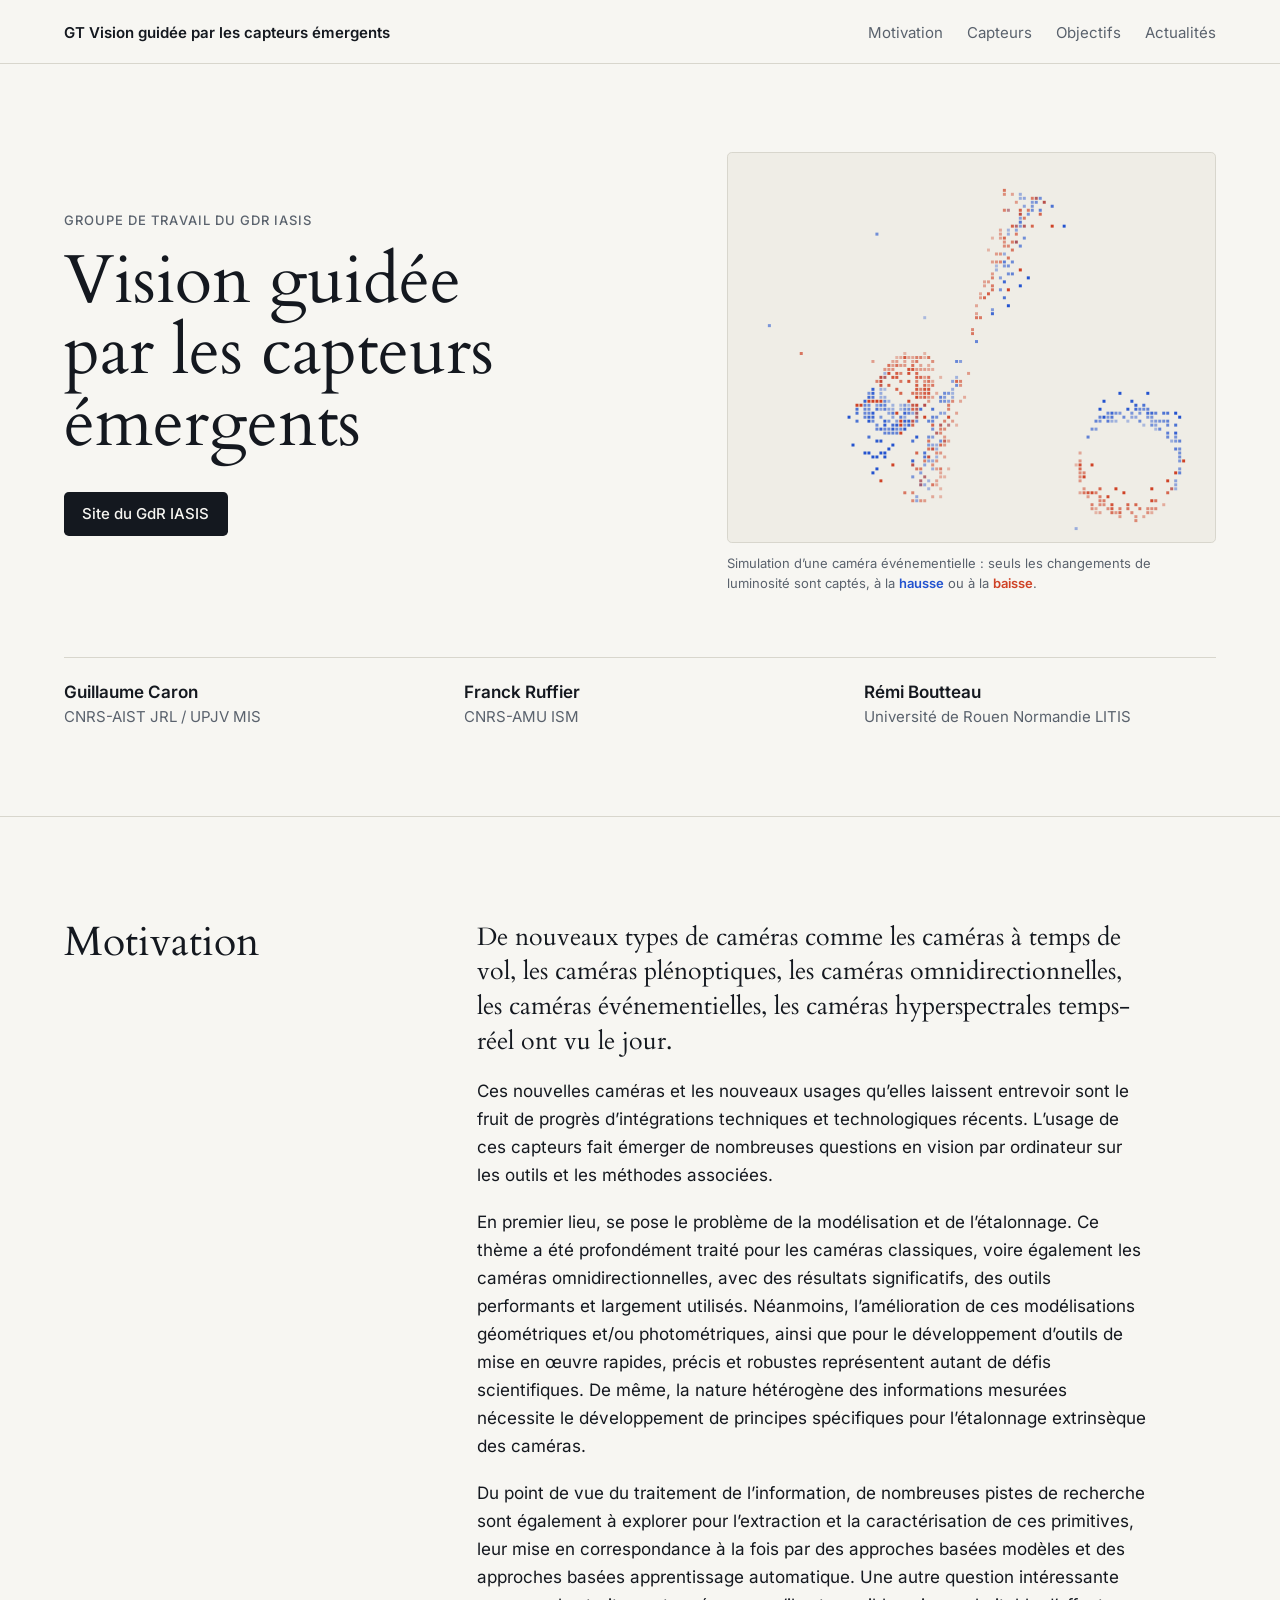
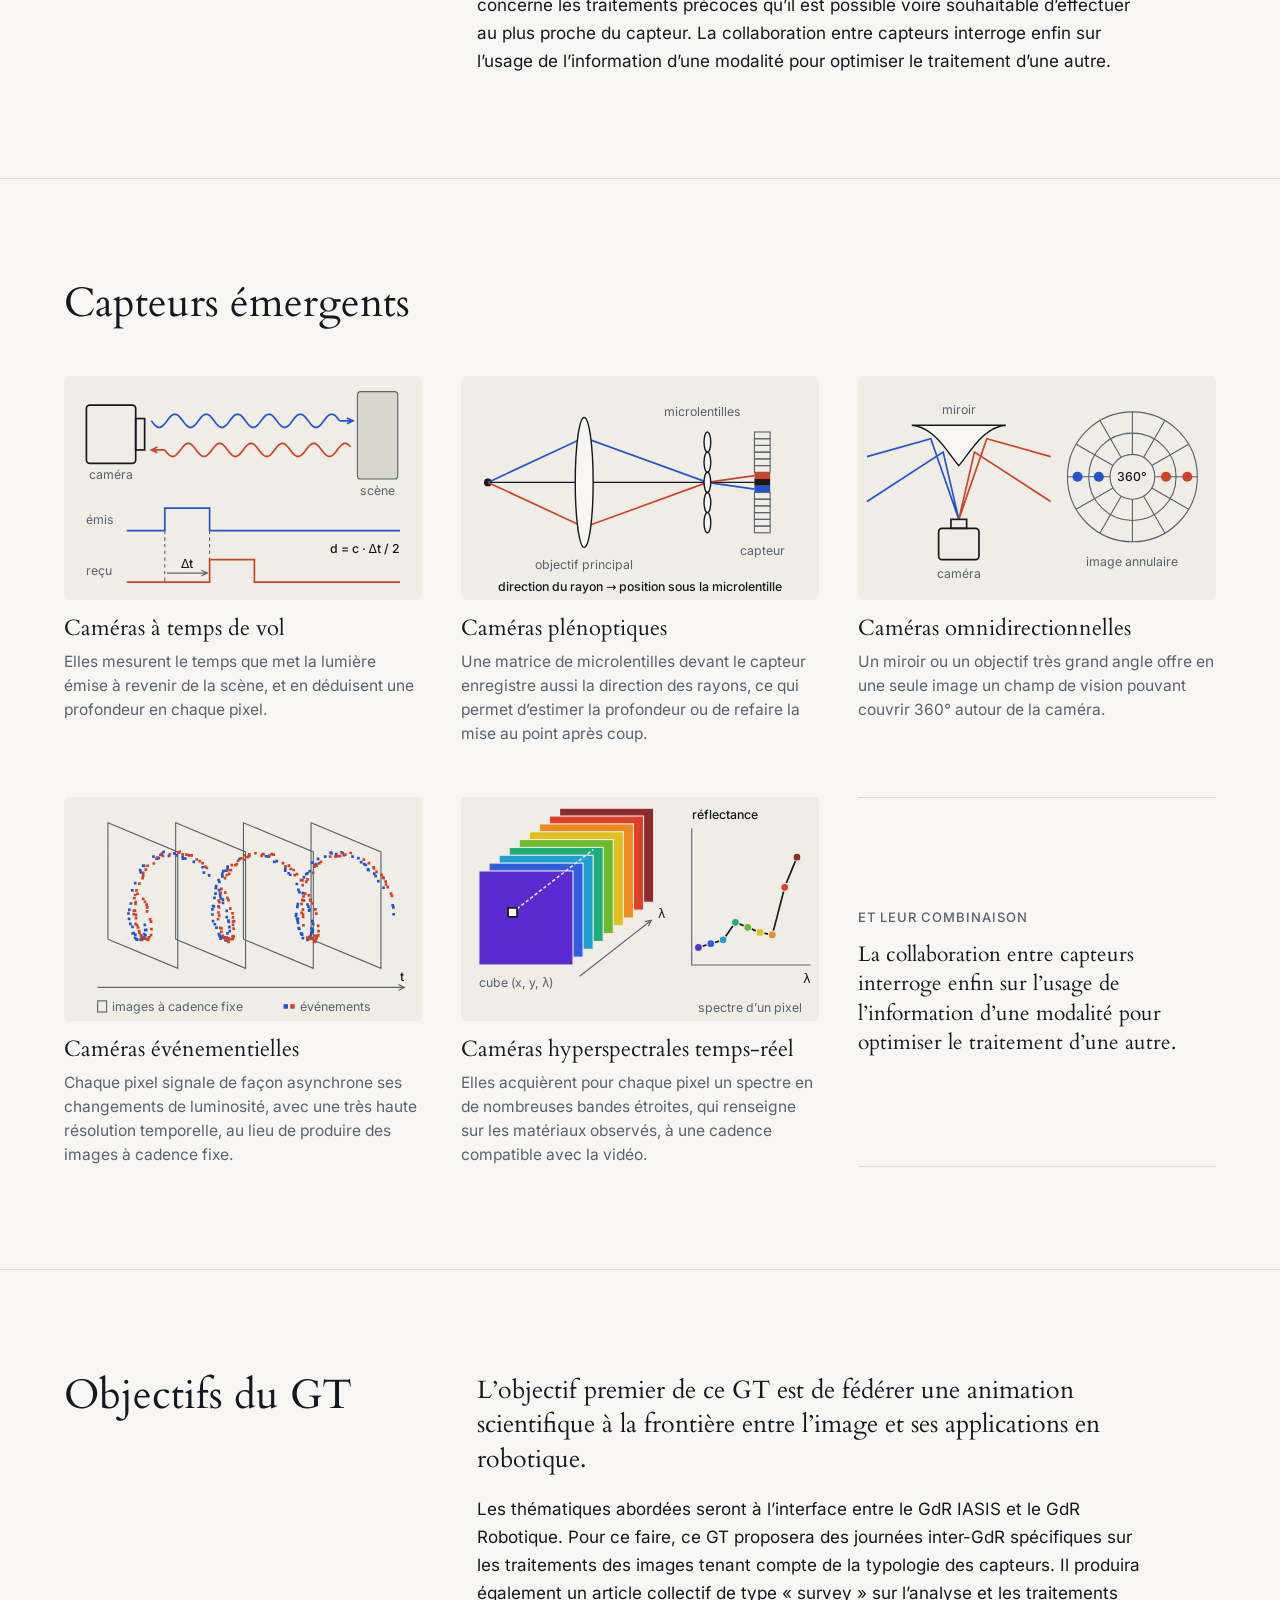
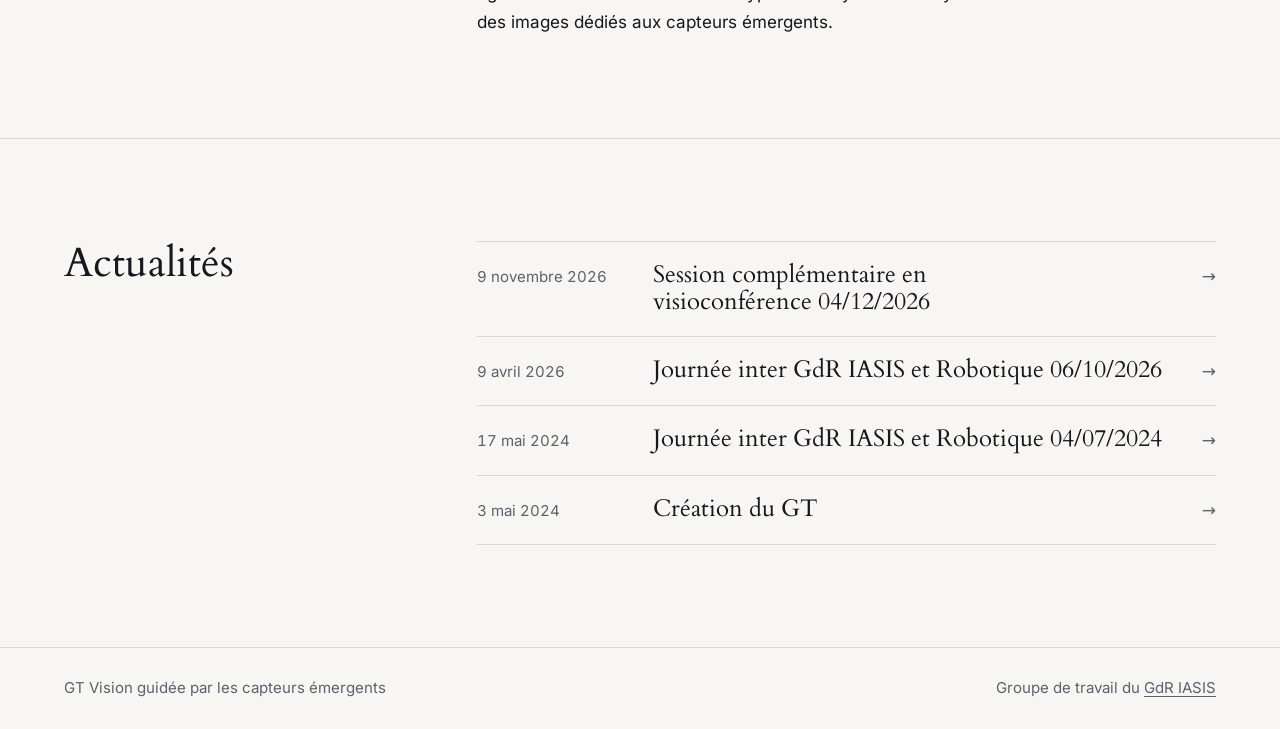
==== index.html @ 779e1ee4 "Initial commit" ====
<!doctype html>
<html lang="fr">
<head>
  <meta charset="utf-8">
  <meta name="viewport" content="width=device-width, initial-scale=1">
  <title>GT Vision guidée par les capteurs émergents – GdR IASIS</title>
  <meta name="description" content="Groupe de travail du GdR IASIS à la frontière entre l’image et la robotique : caméras événementielles, plénoptiques, omnidirectionnelles, hyperspectrales et à temps de vol.">
  <meta name="theme-color" content="#f7f6f2" media="(prefers-color-scheme: light)">
  <meta name="theme-color" content="#0f1217" media="(prefers-color-scheme: dark)">
  <link rel="icon" href="assets/favicon.svg" type="image/svg+xml">
  <link rel="preload" href="assets/fonts/inter-latin-variable.woff2" as="font" type="font/woff2" crossorigin>
  <link rel="preload" href="assets/fonts/cardo-latin-400.woff2" as="font" type="font/woff2" crossorigin>
  <link rel="stylesheet" href="assets/css/style.css">
  <script src="assets/js/event-view.js" defer></script>
</head>
<body>
  <a class="skip-link" href="#contenu">Aller au contenu</a>

  <header class="site-header">
    <div class="container">
      <a class="site-title" href="index.html" rel="home">GT Vision guidée par les capteurs émergents</a>
      <nav class="site-nav" aria-label="Navigation principale">
        <ul>
          <li><a href="index.html#motivation">Motivation</a></li>
          <li><a href="index.html#capteurs">Capteurs</a></li>
          <li><a href="index.html#objectifs">Objectifs</a></li>
          <li><a href="index.html#actualites">Actualités</a></li>
        </ul>
      </nav>
    </div>
  </header>

  <main id="contenu">
    <section class="hero">
      <div class="container">
        <div class="hero-grid">
          <div>
            <p class="label">Groupe de Travail du GdR IASIS</p>
            <h1>Vision guidée par les capteurs émergents</h1>
            <p class="hero-action"><a class="button" href="https://gdr-iasis.cnrs.fr/" target="_blank" rel="noopener">Site du GdR IASIS</a></p>
          </div>
          <figure class="event-view">
            <canvas id="event-canvas" aria-hidden="true"></canvas>
            <figcaption>Simulation d’une caméra événementielle : seuls les changements de luminosité sont captés, à la <span class="polarity-on">hausse</span> ou à la <span class="polarity-off">baisse</span>.</figcaption>
          </figure>
        </div>
        <ul class="people" aria-label="Responsables du groupe de travail">
          <li><strong>Guillaume Caron</strong><span>CNRS-AIST JRL / UPJV MIS</span></li>
          <li><strong>Franck Ruffier</strong><span>CNRS-AMU ISM</span></li>
          <li><strong>Rémi Boutteau</strong><span>Université de Rouen Normandie LITIS</span></li>
        </ul>
      </div>
    </section>

    <section class="section" id="motivation">
      <div class="container section-grid">
        <h2>Motivation</h2>
        <div class="prose">
          <p class="lead">De nouveaux types de caméras comme les caméras à temps de vol, les caméras plénoptiques, les caméras omnidirectionnelles, les caméras événementielles, les caméras hyperspectrales temps-réel ont vu le jour.</p>
          <p>Ces nouvelles caméras et les nouveaux usages qu’elles laissent entrevoir sont le fruit de progrès d’intégrations techniques et technologiques récents. L’usage de ces capteurs fait émerger de nombreuses questions en vision par ordinateur sur les outils et les méthodes associées.</p>
          <p>En premier lieu, se pose le problème de la modélisation et de l’étalonnage. Ce thème a été profondément traité pour les caméras classiques, voire également les caméras omnidirectionnelles, avec des résultats significatifs, des outils performants et largement utilisés. Néanmoins, l’amélioration de ces modélisations géométriques et/ou photométriques, ainsi que pour le développement d’outils de mise en œuvre rapides, précis et robustes représentent autant de défis scientifiques. De même, la nature hétérogène des informations mesurées nécessite le développement de principes spécifiques pour l’étalonnage extrinsèque des caméras.</p>
          <p>Du point de vue du traitement de l’information, de nombreuses pistes de recherche sont également à explorer pour l’extraction et la caractérisation de ces primitives, leur mise en correspondance à la fois par des approches basées modèles et des approches basées apprentissage automatique. Une autre question intéressante concerne les traitements précoces qu’il est possible voire souhaitable d’effectuer au plus proche du capteur. La collaboration entre capteurs interroge enfin sur l’usage de l’information d’une modalité pour optimiser le traitement d’une autre.</p>
        </div>
      </div>
    </section>

    <section class="section" id="capteurs">
      <div class="container">
        <h2>Capteurs émergents</h2>
        <ul class="sensor-grid">
          <li class="sensor">
            <svg class="sensor-diagram" viewBox="0 0 320 200" role="img" aria-label="Schéma : une caméra émet une onde lumineuse vers la scène et reçoit son retour ; le décalage Δt entre les signaux émis et reçus donne la distance d égale à c fois Δt divisé par deux.">
  <rect class="i-line" x="20" y="26" width="44" height="52" rx="3"/>
  <rect class="i-line" x="64" y="38" width="8" height="28"/>
  <text x="42" y="92" text-anchor="middle">caméra</text>
  <rect class="i-solid" x="262" y="14" width="36" height="78" rx="3"/>
  <text x="280" y="106" text-anchor="middle">scène</text>
  <path class="i-on" d="M78 40L80 42.6L82 44.7L84 45.8L86 45.8L88 44.7L90 42.6L92 40L94 37.4L96 35.3L98 34.2L100 34.2L102 35.3L104 37.4L106 40L108 42.6L110 44.7L112 45.8L114 45.8L116 44.7L118 42.6L120 40L122 37.4L124 35.3L126 34.2L128 34.2L130 35.3L132 37.4L134 40L136 42.6L138 44.7L140 45.8L142 45.8L144 44.7L146 42.6L148 40L150 37.4L152 35.3L154 34.2L156 34.2L158 35.3L160 37.4L162 40L164 42.6L166 44.7L168 45.8L170 45.8L172 44.7L174 42.6L176 40L178 37.4L180 35.3L182 34.2L184 34.2L186 35.3L188 37.4L190 40L192 42.6L194 44.7L196 45.8L198 45.8L200 44.7L202 42.6L204 40L206 37.4L208 35.3L210 34.2L212 34.2L214 35.3L216 37.4L218 40L220 42.6L222 44.7L224 45.8L226 45.8L228 44.7L230 42.6L232 40L234 37.4L236 35.3L238 34.2L240 34.2L242 35.3L244 37.4L246 40"/>
  <path class="i-on" d="M246 40L258 40M252.6 37.4L258 40L252.6 42.6"/>
  <path class="i-off" d="M90 66L92 68.6L94 70.7L96 71.8L98 71.8L100 70.7L102 68.6L104 66L106 63.4L108 61.3L110 60.2L112 60.2L114 61.3L116 63.4L118 66L120 68.6L122 70.7L124 71.8L126 71.8L128 70.7L130 68.6L132 66L134 63.4L136 61.3L138 60.2L140 60.2L142 61.3L144 63.4L146 66L148 68.6L150 70.7L152 71.8L154 71.8L156 70.7L158 68.6L160 66L162 63.4L164 61.3L166 60.2L168 60.2L170 61.3L172 63.4L174 66L176 68.6L178 70.7L180 71.8L182 71.8L184 70.7L186 68.6L188 66L190 63.4L192 61.3L194 60.2L196 60.2L198 61.3L200 63.4L202 66L204 68.6L206 70.7L208 71.8L210 71.8L212 70.7L214 68.6L216 66L218 63.4L220 61.3L222 60.2L224 60.2L226 61.3L228 63.4L230 66L232 68.6L234 70.7L236 71.8L238 71.8L240 70.7L242 68.6L244 66L246 63.4L248 61.3L250 60.2L252 60.2L254 61.3L256 63.4"/>
  <path class="i-off" d="M90 66L78 66M83.4 68.6L78 66L83.4 63.4"/>
  <text x="20" y="132" >émis</text>
  <path class="i-on" d="M56 138H90V118H130V138H300"/>
  <text x="20" y="178" >reçu</text>
  <path class="i-off" d="M56 184H130V164H170V184H300"/>
  <path class="i-guide" d="M90 138V184M130 138V164"/>
  <path class="i-thin" d="M92 176L128 176M122.6 173.4L128 176L122.6 178.6"/>
  <text x="110" y="171" text-anchor="middle" class="i-strong">Δt</text>
  <text x="300" y="158" text-anchor="end" class="i-strong">d = c · Δt / 2</text>
            </svg>
            <h3>Caméras à temps de vol</h3>
            <p>Elles mesurent le temps que met la lumière émise à revenir de la scène, et en déduisent une profondeur en chaque pixel.</p>
          </li>
          <li class="sensor">
            <svg class="sensor-diagram" viewBox="0 0 320 200" role="img" aria-label="Schéma : les rayons issus d’un point traversent l’objectif principal, convergent sur une microlentille, puis atteignent des pixels différents du capteur selon leur direction.">
  <circle class="i-dot" cx="24" cy="95" r="3.5"/>
  <path class="i-on" d="M24 95L110 55L220 95L262 101"/><path class="i-thin-strong" d="M24 95L110 95L220 95L262 95"/><path class="i-off" d="M24 95L110 135L220 95L262 89"/>
  <ellipse class="i-lens" cx="110" cy="95" rx="8" ry="58"/>
  <text x="110" y="172" text-anchor="middle">objectif principal</text>
  <ellipse class="i-lens" cx="220" cy="59" rx="3" ry="9"/><ellipse class="i-lens" cx="220" cy="77" rx="3" ry="9"/><ellipse class="i-lens" cx="220" cy="95" rx="3" ry="9"/><ellipse class="i-lens" cx="220" cy="113" rx="3" ry="9"/><ellipse class="i-lens" cx="220" cy="131" rx="3" ry="9"/>
  <text x="216" y="36" text-anchor="middle">microlentilles</text>
  <rect class="i-line-thin" x="262" y="50" width="14" height="6"/><rect class="i-line-thin" x="262" y="56" width="14" height="6"/><rect class="i-line-thin" x="262" y="62" width="14" height="6"/><rect class="i-line-thin" x="262" y="68" width="14" height="6"/><rect class="i-line-thin" x="262" y="74" width="14" height="6"/><rect class="i-line-thin" x="262" y="80" width="14" height="6"/><rect class="i-fill-off" x="262" y="86" width="14" height="6"/><rect class="i-fill-ink" x="262" y="92" width="14" height="6"/><rect class="i-fill-on" x="262" y="98" width="14" height="6"/><rect class="i-line-thin" x="262" y="104" width="14" height="6"/><rect class="i-line-thin" x="262" y="110" width="14" height="6"/><rect class="i-line-thin" x="262" y="116" width="14" height="6"/><rect class="i-line-thin" x="262" y="122" width="14" height="6"/><rect class="i-line-thin" x="262" y="128" width="14" height="6"/><rect class="i-line-thin" x="262" y="134" width="14" height="6"/>
  <text x="269" y="160" text-anchor="middle">capteur</text>
  <text x="160" y="192" text-anchor="middle" class="i-strong">direction du rayon → position sous la microlentille</text>
            </svg>
            <h3>Caméras plénoptiques</h3>
            <p>Une matrice de microlentilles devant le capteur enregistre aussi la direction des rayons, ce qui permet d’estimer la profondeur ou de refaire la mise au point après coup.</p>
          </li>
          <li class="sensor">
            <svg class="sensor-diagram" viewBox="0 0 320 200" role="img" aria-label="Schéma : un miroir convexe placé au-dessus d’une caméra renvoie vers elle les rayons venant de toutes les directions, ce qui forme une image annulaire couvrant 360 degrés.">
  <path class="i-on" d="M8 72L65 56L90 128M8 112L76 68L90 128"/>
  <path class="i-off" d="M172 72L115 56L90 128M172 112L104 68L90 128"/>
  <path class="i-lens" d="M48 44C70 46 82 72 90 80C98 72 110 46 132 44Z"/>
  <text x="90" y="34" text-anchor="middle">miroir</text>
  <rect class="i-line" x="83" y="128" width="14" height="8"/>
  <rect class="i-line" x="72" y="136" width="36" height="28" rx="3"/>
  <text x="90" y="180" text-anchor="middle">caméra</text>
  <circle class="i-line-thin" cx="245" cy="90" r="58"/>
  <circle class="i-line-thin" cx="245" cy="90" r="39"/>
  <circle class="i-line-thin" cx="245" cy="90" r="20"/>
  <path class="i-line-thin" d="M265 90L303 90M262.3 100L295.2 119M255 107.3L274 140.2M245 110L245 148M235 107.3L216 140.2M227.7 100L194.8 119M225 90L187 90M227.7 80L194.8 61M235 72.7L216 39.8M245 70L245 32M255 72.7L274 39.8M262.3 80L295.2 61"/>
  <circle class="i-fill-on" cx="196" cy="90" r="4.5"/>
  <circle class="i-fill-on" cx="215" cy="90" r="4.5"/>
  <circle class="i-fill-off" cx="294" cy="90" r="4.5"/>
  <circle class="i-fill-off" cx="275" cy="90" r="4.5"/>
  <text x="245" y="94" text-anchor="middle" class="i-strong">360°</text>
  <text x="245" y="170" text-anchor="middle">image annulaire</text>
            </svg>
            <h3>Caméras omnidirectionnelles</h3>
            <p>Un miroir ou un objectif très grand angle offre en une seule image un champ de vision pouvant couvrir 360° autour de la caméra.</p>
          </li>
          <li class="sensor">
            <svg class="sensor-diagram" viewBox="0 0 320 200" role="img" aria-label="Schéma : dans l’espace et le temps, un point en rotation produit une hélice continue d’événements bleus et rouges, là où une caméra classique ne fournit que quelques images à cadence fixe.">
  <path class="i-frame" d="M39.2 23L101.6 49L101.6 153L39.2 127ZM99.7 23L162.1 49L162.1 153L99.7 127ZM160.2 23L222.6 49L222.6 153L160.2 127ZM220.6 23L283 49L283 153L220.6 127Z"/>
  <path class="i-fill-on" d="M71 112.9h2.4v2.4h-2.4zM72.2 117.4h2.4v2.4h-2.4zM71.3 117.7h2.4v2.4h-2.4zM71.5 122.1h2.4v2.4h-2.4zM70.3 121.2h2.4v2.4h-2.4zM71 124.7h2.4v2.4h-2.4zM69.9 124.5h2.4v2.4h-2.4zM68.8 124h2.4v2.4h-2.4zM68.4 125.3h2.4v2.4h-2.4zM67.7 126h2.4v2.4h-2.4zM67.3 126.2h2.4v2.4h-2.4zM64.2 126.2h2.4v2.4h-2.4zM63.3 125.7h2.4v2.4h-2.4zM62.3 124.5h2.4v2.4h-2.4zM62.5 121.7h2.4v2.4h-2.4zM61 120.3h2.4v2.4h-2.4zM60.1 120.7h2.4v2.4h-2.4zM59.9 114.7h2.4v2.4h-2.4zM58 112.1h2.4v2.4h-2.4zM56.9 107.6h2.4v2.4h-2.4zM56.4 102.8h2.4v2.4h-2.4zM57.1 99.5h2.4v2.4h-2.4zM58.6 93.9h2.4v2.4h-2.4zM59.7 82.2h2.4v2.4h-2.4zM62.4 75.7h2.4v2.4h-2.4zM67.4 66.2h2.4v2.4h-2.4zM66.8 64.1h2.4v2.4h-2.4zM69.5 60h2.4v2.4h-2.4zM70.3 60.3h2.4v2.4h-2.4zM78.7 52.1h2.4v2.4h-2.4zM81.5 53.9h2.4v2.4h-2.4zM83.4 53.4h2.4v2.4h-2.4zM86.1 49.5h2.4v2.4h-2.4zM87.8 47.8h2.4v2.4h-2.4zM92.5 51.3h2.4v2.4h-2.4zM97.3 49.2h2.4v2.4h-2.4zM99.3 51h2.4v2.4h-2.4zM104.7 51.9h2.4v2.4h-2.4zM105.1 53.8h2.4v2.4h-2.4zM107.2 53.7h2.4v2.4h-2.4zM114.7 56.8h2.4v2.4h-2.4zM122.5 61.5h2.4v2.4h-2.4zM123.7 66.4h2.4v2.4h-2.4zM128.4 68.7h2.4v2.4h-2.4zM134.7 78.4h2.4v2.4h-2.4zM134.3 80.1h2.4v2.4h-2.4zM137.2 82h2.4v2.4h-2.4zM138.1 84.8h2.4v2.4h-2.4zM138.3 87.1h2.4v2.4h-2.4zM138.9 89.3h2.4v2.4h-2.4zM140.7 90.4h2.4v2.4h-2.4zM140.7 93.3h2.4v2.4h-2.4zM144.1 100.5h2.4v2.4h-2.4zM144.1 106.1h2.4v2.4h-2.4zM145.6 109.1h2.4v2.4h-2.4zM145.9 110.3h2.4v2.4h-2.4zM146.4 115h2.4v2.4h-2.4zM146.8 118.6h2.4v2.4h-2.4zM144.7 120.6h2.4v2.4h-2.4zM145.6 125h2.4v2.4h-2.4zM144.1 124.7h2.4v2.4h-2.4zM143.4 124.9h2.4v2.4h-2.4zM142.7 124.1h2.4v2.4h-2.4zM143 126.7h2.4v2.4h-2.4zM139.6 124.2h2.4v2.4h-2.4zM138.7 125.2h2.4v2.4h-2.4zM138.4 123.1h2.4v2.4h-2.4zM137.7 122.8h2.4v2.4h-2.4zM137.1 121.1h2.4v2.4h-2.4zM134.9 115.5h2.4v2.4h-2.4zM133.5 112.4h2.4v2.4h-2.4zM131.9 109.7h2.4v2.4h-2.4zM131.3 103.7h2.4v2.4h-2.4zM131.3 99.2h2.4v2.4h-2.4zM132.6 96.5h2.4v2.4h-2.4zM131.9 96.1h2.4v2.4h-2.4zM133.1 88.9h2.4v2.4h-2.4zM134.1 85.1h2.4v2.4h-2.4zM137.5 74.6h2.4v2.4h-2.4zM136.9 72.9h2.4v2.4h-2.4zM140.2 69.6h2.4v2.4h-2.4zM140.1 67.4h2.4v2.4h-2.4zM141.1 64.9h2.4v2.4h-2.4zM143.5 64.6h2.4v2.4h-2.4zM144.8 61.8h2.4v2.4h-2.4zM144.9 60.9h2.4v2.4h-2.4zM155.6 54.1h2.4v2.4h-2.4zM164 51.7h2.4v2.4h-2.4zM176.8 49.7h2.4v2.4h-2.4zM179.1 51.7h2.4v2.4h-2.4zM181.5 52.1h2.4v2.4h-2.4zM186.5 56.8h2.4v2.4h-2.4zM188.9 56h2.4v2.4h-2.4zM196.5 62.2h2.4v2.4h-2.4zM196.3 64.5h2.4v2.4h-2.4zM199.4 66.9h2.4v2.4h-2.4zM200.8 68.2h2.4v2.4h-2.4zM206.7 76.5h2.4v2.4h-2.4zM212 84.7h2.4v2.4h-2.4zM216.2 94.8h2.4v2.4h-2.4zM217.1 96.6h2.4v2.4h-2.4zM218.1 99.3h2.4v2.4h-2.4zM217.6 100.2h2.4v2.4h-2.4zM220.5 109.7h2.4v2.4h-2.4zM221.2 112.3h2.4v2.4h-2.4zM221 117.4h2.4v2.4h-2.4zM219.8 116.4h2.4v2.4h-2.4zM220.6 118.6h2.4v2.4h-2.4zM220.1 119.3h2.4v2.4h-2.4zM219.6 120.6h2.4v2.4h-2.4zM219.1 122.8h2.4v2.4h-2.4zM219.3 124.5h2.4v2.4h-2.4zM218.1 125h2.4v2.4h-2.4zM216.2 126.5h2.4v2.4h-2.4zM212.1 124.8h2.4v2.4h-2.4zM211.4 121.7h2.4v2.4h-2.4zM210.9 121.1h2.4v2.4h-2.4zM210.5 120.5h2.4v2.4h-2.4zM209 116.5h2.4v2.4h-2.4zM208.3 115.9h2.4v2.4h-2.4zM207.7 111.2h2.4v2.4h-2.4zM207.4 109.3h2.4v2.4h-2.4zM207.7 107.6h2.4v2.4h-2.4zM206.8 107.3h2.4v2.4h-2.4zM205.9 104.7h2.4v2.4h-2.4zM206.2 103.4h2.4v2.4h-2.4zM207.2 97h2.4v2.4h-2.4zM207.1 96.6h2.4v2.4h-2.4zM207.6 94.4h2.4v2.4h-2.4zM209 83.7h2.4v2.4h-2.4zM208.1 81.7h2.4v2.4h-2.4zM213 70.5h2.4v2.4h-2.4zM215.1 67.6h2.4v2.4h-2.4zM216.2 66.9h2.4v2.4h-2.4zM218.1 65.1h2.4v2.4h-2.4zM220.4 57.4h2.4v2.4h-2.4zM223 59.6h2.4v2.4h-2.4zM223.9 58.7h2.4v2.4h-2.4zM225.6 54.1h2.4v2.4h-2.4zM232 52.1h2.4v2.4h-2.4zM236.9 48.4h2.4v2.4h-2.4zM237.6 49.1h2.4v2.4h-2.4zM241.7 51.5h2.4v2.4h-2.4zM241.8 49.7h2.4v2.4h-2.4zM246.7 48.3h2.4v2.4h-2.4zM248.7 50.7h2.4v2.4h-2.4zM256.4 52.1h2.4v2.4h-2.4zM261.6 53.4h2.4v2.4h-2.4zM264.1 56.9h2.4v2.4h-2.4zM266.8 58.6h2.4v2.4h-2.4zM268.1 59.5h2.4v2.4h-2.4zM270.2 63.4h2.4v2.4h-2.4zM270.6 64.1h2.4v2.4h-2.4zM275.8 67.2h2.4v2.4h-2.4zM277.1 69.4h2.4v2.4h-2.4zM279.4 73.9h2.4v2.4h-2.4zM284.1 79.8h2.4v2.4h-2.4zM292.3 95.5h2.4v2.4h-2.4zM292.9 97.4h2.4v2.4h-2.4zM293.1 103.5h2.4v2.4h-2.4z"/>
  <path class="i-fill-off" d="M69.5 89.7h2.4v2.4h-2.4zM71.1 92.3h2.4v2.4h-2.4zM72.6 94.9h2.4v2.4h-2.4zM73.1 97.4h2.4v2.4h-2.4zM73 101h2.4v2.4h-2.4zM75.7 108.1h2.4v2.4h-2.4zM76.5 110h2.4v2.4h-2.4zM76.9 116.8h2.4v2.4h-2.4zM76.5 122.1h2.4v2.4h-2.4zM75 124h2.4v2.4h-2.4zM74.5 124.1h2.4v2.4h-2.4zM74.1 125.9h2.4v2.4h-2.4zM73.8 126.4h2.4v2.4h-2.4zM72.6 125.7h2.4v2.4h-2.4zM70.6 125.3h2.4v2.4h-2.4zM68.4 126.5h2.4v2.4h-2.4zM68 123.3h2.4v2.4h-2.4zM67.4 122.3h2.4v2.4h-2.4zM66.2 120.2h2.4v2.4h-2.4zM65.8 118.5h2.4v2.4h-2.4zM64.9 115.3h2.4v2.4h-2.4zM63.9 113.3h2.4v2.4h-2.4zM62.7 112h2.4v2.4h-2.4zM63.1 107h2.4v2.4h-2.4zM63.1 104h2.4v2.4h-2.4zM61.1 103.3h2.4v2.4h-2.4zM62.2 100.3h2.4v2.4h-2.4zM61.2 100.3h2.4v2.4h-2.4zM62.6 94.2h2.4v2.4h-2.4zM62.8 92.7h2.4v2.4h-2.4zM61.6 89.2h2.4v2.4h-2.4zM62.3 86.3h2.4v2.4h-2.4zM64.4 85.2h2.4v2.4h-2.4zM63.5 82.2h2.4v2.4h-2.4zM66.1 76.1h2.4v2.4h-2.4zM68.9 71.2h2.4v2.4h-2.4zM69.5 69h2.4v2.4h-2.4zM69.5 66.5h2.4v2.4h-2.4zM71.9 63.6h2.4v2.4h-2.4zM73.5 60.2h2.4v2.4h-2.4zM79 58.2h2.4v2.4h-2.4zM82.2 52.8h2.4v2.4h-2.4zM84.9 50.4h2.4v2.4h-2.4zM87.2 51.5h2.4v2.4h-2.4zM93.4 49.9h2.4v2.4h-2.4zM101.2 48.5h2.4v2.4h-2.4zM102.1 47.7h2.4v2.4h-2.4zM104.8 49.9h2.4v2.4h-2.4zM108.1 50.2h2.4v2.4h-2.4zM110.4 50.9h2.4v2.4h-2.4zM112.8 51h2.4v2.4h-2.4zM117.3 54.6h2.4v2.4h-2.4zM120 56.1h2.4v2.4h-2.4zM122.5 57.9h2.4v2.4h-2.4zM124.9 61h2.4v2.4h-2.4zM126.3 62.2h2.4v2.4h-2.4zM139.3 80.7h2.4v2.4h-2.4zM139.2 81.1h2.4v2.4h-2.4zM142.8 84.2h2.4v2.4h-2.4zM144.6 88.9h2.4v2.4h-2.4zM145.7 90.8h2.4v2.4h-2.4zM147.3 98.5h2.4v2.4h-2.4zM149.3 102.6h2.4v2.4h-2.4zM149.6 106.3h2.4v2.4h-2.4zM150.7 109.5h2.4v2.4h-2.4zM149.7 110h2.4v2.4h-2.4zM149.7 112.9h2.4v2.4h-2.4zM150.3 116.3h2.4v2.4h-2.4zM150.3 123.4h2.4v2.4h-2.4zM149.4 123h2.4v2.4h-2.4zM149.6 125.4h2.4v2.4h-2.4zM148.8 125.6h2.4v2.4h-2.4zM147.8 125.7h2.4v2.4h-2.4zM145.8 128.1h2.4v2.4h-2.4zM145 125.5h2.4v2.4h-2.4zM144.3 127.1h2.4v2.4h-2.4zM143.9 124.3h2.4v2.4h-2.4zM142.5 125.3h2.4v2.4h-2.4zM141.9 124.6h2.4v2.4h-2.4zM140.6 122.8h2.4v2.4h-2.4zM139.3 119.3h2.4v2.4h-2.4zM139.3 116.1h2.4v2.4h-2.4zM138.3 115.6h2.4v2.4h-2.4zM136.4 107.9h2.4v2.4h-2.4zM137.4 104.6h2.4v2.4h-2.4zM136.7 101.9h2.4v2.4h-2.4zM137.2 97.3h2.4v2.4h-2.4zM136.7 96.4h2.4v2.4h-2.4zM137.5 92.7h2.4v2.4h-2.4zM136.9 91.4h2.4v2.4h-2.4zM138.6 84.4h2.4v2.4h-2.4zM142.5 71.3h2.4v2.4h-2.4zM144.2 68.5h2.4v2.4h-2.4zM146.3 67.4h2.4v2.4h-2.4zM145.3 64.1h2.4v2.4h-2.4zM147.8 64.1h2.4v2.4h-2.4zM148.6 59.6h2.4v2.4h-2.4zM151.9 59.6h2.4v2.4h-2.4zM153.1 58.7h2.4v2.4h-2.4zM154.2 55.7h2.4v2.4h-2.4zM157.1 53.5h2.4v2.4h-2.4zM159.6 54.8h2.4v2.4h-2.4zM160 50.8h2.4v2.4h-2.4zM162.6 52.6h2.4v2.4h-2.4zM163.9 51.1h2.4v2.4h-2.4zM164.3 50h2.4v2.4h-2.4zM169.7 49h2.4v2.4h-2.4zM175.2 51.3h2.4v2.4h-2.4zM176.1 49.9h2.4v2.4h-2.4zM182.1 51.2h2.4v2.4h-2.4zM184.3 49.8h2.4v2.4h-2.4zM186 50.3h2.4v2.4h-2.4zM194.3 57.8h2.4v2.4h-2.4zM196.6 60.7h2.4v2.4h-2.4zM199.6 60.1h2.4v2.4h-2.4zM201.3 62.9h2.4v2.4h-2.4zM203.9 64h2.4v2.4h-2.4zM204.8 68.5h2.4v2.4h-2.4zM206.7 67.6h2.4v2.4h-2.4zM210.4 73h2.4v2.4h-2.4zM211.7 73.2h2.4v2.4h-2.4zM211.9 77.4h2.4v2.4h-2.4zM217.5 86.6h2.4v2.4h-2.4zM218.7 90.3h2.4v2.4h-2.4zM218.9 91.3h2.4v2.4h-2.4zM220.8 93.7h2.4v2.4h-2.4zM223.2 99.2h2.4v2.4h-2.4zM224.1 103h2.4v2.4h-2.4zM225.7 113.8h2.4v2.4h-2.4zM226.1 118.5h2.4v2.4h-2.4zM225.8 122.1h2.4v2.4h-2.4zM225.7 122.4h2.4v2.4h-2.4zM224.8 123h2.4v2.4h-2.4zM224.4 124.9h2.4v2.4h-2.4zM222.9 122.8h2.4v2.4h-2.4zM223.4 125.4h2.4v2.4h-2.4zM223.5 127.4h2.4v2.4h-2.4zM222.7 126.7h2.4v2.4h-2.4zM222.1 128.2h2.4v2.4h-2.4zM220.6 124.8h2.4v2.4h-2.4zM218.3 123.5h2.4v2.4h-2.4zM217.9 125.5h2.4v2.4h-2.4zM216.1 124.4h2.4v2.4h-2.4zM212.6 113.4h2.4v2.4h-2.4zM212.3 105.8h2.4v2.4h-2.4zM212.2 103.9h2.4v2.4h-2.4zM210.9 102.2h2.4v2.4h-2.4zM212.1 99.3h2.4v2.4h-2.4zM210.9 94.3h2.4v2.4h-2.4zM213 91.4h2.4v2.4h-2.4zM211.6 90.6h2.4v2.4h-2.4zM212.7 87.5h2.4v2.4h-2.4zM214.2 85h2.4v2.4h-2.4zM215.1 74.5h2.4v2.4h-2.4zM216.2 72.3h2.4v2.4h-2.4zM221.2 66.5h2.4v2.4h-2.4zM222.6 60.9h2.4v2.4h-2.4zM224.4 60.2h2.4v2.4h-2.4zM226.6 58.1h2.4v2.4h-2.4zM228.2 56.7h2.4v2.4h-2.4zM236.4 52h2.4v2.4h-2.4zM241.1 51.9h2.4v2.4h-2.4zM243 51.6h2.4v2.4h-2.4zM245.3 51.6h2.4v2.4h-2.4zM247.6 48.9h2.4v2.4h-2.4zM250 50.2h2.4v2.4h-2.4zM254.8 48.8h2.4v2.4h-2.4zM266.5 54.7h2.4v2.4h-2.4zM271 57.8h2.4v2.4h-2.4zM275.3 61.7h2.4v2.4h-2.4zM275.5 62.6h2.4v2.4h-2.4zM277.9 65.7h2.4v2.4h-2.4zM282.3 68.4h2.4v2.4h-2.4zM283.6 70.5h2.4v2.4h-2.4zM284.2 71.3h2.4v2.4h-2.4zM286 74.3h2.4v2.4h-2.4zM286.3 76.9h2.4v2.4h-2.4zM287.9 79.2h2.4v2.4h-2.4zM290.8 85h2.4v2.4h-2.4zM291.6 87h2.4v2.4h-2.4z"/>
  <path class="i-thin" d="M30 170L304 170M298.6 167.4L304 170L298.6 172.6"/>
  <text x="304" y="164" text-anchor="end" class="i-strong">t</text>
  <rect class="i-frame" x="30" y="182" width="8" height="10"/>
  <text x="43" y="191" >images à cadence fixe</text>
  <rect class="i-fill-on" x="196" y="185" width="4" height="4"/>
  <rect class="i-fill-off" x="202" y="185" width="4" height="4"/>
  <text x="211" y="191" >événements</text>
            </svg>
            <h3>Caméras événementielles</h3>
            <p>Chaque pixel signale de façon asynchrone ses changements de luminosité, avec une très haute résolution temporelle, au lieu de produire des images à cadence fixe.</p>
          </li>
          <li class="sensor">
            <svg class="sensor-diagram" viewBox="0 0 320 200" role="img" aria-label="Schéma : un cube de données formé d’images empilées par longueur d’onde ; un même pixel traversant toutes les bandes donne une courbe de réflectance en fonction de la longueur d’onde.">
  <rect class="i-band" x="88" y="10" width="84" height="84" style="fill:#8e2a2a"/><rect class="i-band" x="79" y="17" width="84" height="84" style="fill:#de3f26"/><rect class="i-band" x="70" y="24" width="84" height="84" style="fill:#ee8a1f"/><rect class="i-band" x="61" y="31" width="84" height="84" style="fill:#e0c21f"/><rect class="i-band" x="52" y="38" width="84" height="84" style="fill:#6dbb2a"/><rect class="i-band" x="43" y="45" width="84" height="84" style="fill:#1fae7a"/><rect class="i-band" x="34" y="52" width="84" height="84" style="fill:#1f9fd0"/><rect class="i-band" x="25" y="59" width="84" height="84" style="fill:#2f5fe0"/><rect class="i-band" x="16" y="66" width="84" height="84" style="fill:#5a2bd0"/>
  <path class="i-pixel-line" d="M46 103L118 47"/>
  <rect class="i-pixel" x="42" y="99" width="8" height="8"/>
  <path class="i-thin" d="M106 160L170 110M164.1 111.3L170 110L167.3 115.4"/>
  <text x="176" y="108" class="i-strong">λ</text>
  <text x="16" y="170" >cube (x, y, λ)</text>
  <path class="i-thin" d="M206 28V150H312"/>
  <path class="i-line" d="M212 134.3L223 131L234 127.6L245 111.9L256 116.4L267 120.9L278 123.1L289 80.6L300 53.7"/>
  <circle class="i-band" cx="212" cy="134.3" r="3.5" style="fill:#5a2bd0"/><circle class="i-band" cx="223" cy="131" r="3.5" style="fill:#2f5fe0"/><circle class="i-band" cx="234" cy="127.6" r="3.5" style="fill:#1f9fd0"/><circle class="i-band" cx="245" cy="111.9" r="3.5" style="fill:#1fae7a"/><circle class="i-band" cx="256" cy="116.4" r="3.5" style="fill:#6dbb2a"/><circle class="i-band" cx="267" cy="120.9" r="3.5" style="fill:#e0c21f"/><circle class="i-band" cx="278" cy="123.1" r="3.5" style="fill:#ee8a1f"/><circle class="i-band" cx="289" cy="80.6" r="3.5" style="fill:#de3f26"/><circle class="i-band" cx="300" cy="53.7" r="3.5" style="fill:#8e2a2a"/>
  <text x="206" y="20" class="i-strong">réflectance</text>
  <text x="312" y="166" text-anchor="end" class="i-strong">λ</text>
  <text x="258" y="192" text-anchor="middle">spectre d’un pixel</text>
            </svg>
            <h3>Caméras hyperspectrales temps-réel</h3>
            <p>Elles acquièrent pour chaque pixel un spectre en de nombreuses bandes étroites, qui renseigne sur les matériaux observés, à une cadence compatible avec la vidéo.</p>
          </li>
          <li class="sensor-note">
            <p class="label">Et leur combinaison</p>
            <p class="lead">La collaboration entre capteurs interroge enfin sur l’usage de l’information d’une modalité pour optimiser le traitement d’une autre.</p>
          </li>
        </ul>
      </div>
    </section>

    <section class="section" id="objectifs">
      <div class="container section-grid">
        <h2>Objectifs du GT</h2>
        <div class="prose">
          <p class="lead">L’objectif premier de ce GT est de fédérer une animation scientifique à la frontière entre l’image et ses applications en robotique.</p>
          <p>Les thématiques abordées seront à l’interface entre le GdR IASIS et le GdR Robotique. Pour ce faire, ce GT proposera des journées inter-GdR spécifiques sur les traitements des images tenant compte de la typologie des capteurs. Il produira également un article collectif de type «&nbsp;survey&nbsp;» sur l’analyse et les traitements des images dédiés aux capteurs émergents.</p>
        </div>
      </div>
    </section>

    <section class="section" id="actualites">
      <div class="container section-grid">
        <h2>Actualités</h2>
        <ul class="news-list">
          <li class="news-item">
            <time datetime="2026-11-09">9 novembre 2026</time>
            <h3><a href="2026/11/09/session-complementaire-visioconference-04-12-2026/index.html">Session complémentaire en visioconférence 04/12/2026</a></h3>
            <span class="news-arrow" aria-hidden="true">→</span>
          </li>
          <li class="news-item">
            <time datetime="2026-04-09">9 avril 2026</time>
            <h3><a href="2026/04/09/journee-inter-gdr-iasis-et-robotique-06-10-2026/index.html">Journée inter GdR IASIS et Robotique 06/10/2026</a></h3>
            <span class="news-arrow" aria-hidden="true">→</span>
          </li>
          <li class="news-item">
            <time datetime="2024-05-17">17 mai 2024</time>
            <h3><a href="2024/05/17/journee-inter-gdr-iasis-et-robotique-04-07-2024/index.html">Journée inter GdR IASIS et Robotique 04/07/2024</a></h3>
            <span class="news-arrow" aria-hidden="true">→</span>
          </li>
          <li class="news-item">
            <time datetime="2024-05-03">3 mai 2024</time>
            <h3><a href="2024/05/03/creation-du-gt/index.html">Création du GT</a></h3>
            <span class="news-arrow" aria-hidden="true">→</span>
          </li>
        </ul>
      </div>
    </section>
  </main>

  <footer class="site-footer">
    <div class="container">
      <span>GT Vision guidée par les capteurs émergents</span>
      <span>Groupe de travail du <a href="https://gdr-iasis.cnrs.fr/" target="_blank" rel="noopener">GdR IASIS</a></span>
    </div>
  </footer>
</body>
</html>
---- assets/css/style.css ----
/* GT Vision guidée par les capteurs émergents */

/* Polices hébergées avec le site : licences dans assets/fonts/. */
@font-face {
  font-family: "Inter";
  font-style: normal;
  font-weight: 100 900;
  font-display: swap;
  src: url("../fonts/inter-latin-variable.woff2") format("woff2");
}

@font-face {
  font-family: "Cardo";
  font-style: normal;
  font-weight: 400;
  font-display: swap;
  src: url("../fonts/cardo-latin-400.woff2") format("woff2");
}

:root {
  color-scheme: light dark;

  --paper: #f7f6f2;
  --panel: #efede6;
  --ink: #14181f;
  --muted: #5a626d;
  --rule: #d8d6cd;
  /* Polarités d'une caméra événementielle : aussi les couleurs d'accent du site. */
  --on: #2353cf;
  --off: #cf4226;

  --font-body: "Inter", system-ui, sans-serif;
  --font-heading: "Cardo", Georgia, serif;

  --page: 72rem;
  --prose: 42rem;
  --gutter: clamp(1.25rem, 5vw, 3rem);
  --section: clamp(3.5rem, 8vw, 6.5rem);
}

@media (prefers-color-scheme: dark) {
  :root {
    --paper: #0f1217;
    --panel: #171b22;
    --ink: #edebe5;
    --muted: #a0a8b3;
    --rule: #2c323b;
    --on: #7ea4ff;
    --off: #ff8366;
  }
}

*,
*::before,
*::after {
  box-sizing: border-box;
}

html {
  -webkit-text-size-adjust: 100%;
  text-size-adjust: 100%;
  scroll-padding-top: 1.5rem;
}

@media (prefers-reduced-motion: no-preference) {
  html {
    scroll-behavior: smooth;
  }
}

body {
  display: flex;
  flex-direction: column;
  min-height: 100vh;
  margin: 0;
  background: var(--paper);
  color: var(--ink);
  font-family: var(--font-body);
  font-size: 1.0625rem;
  line-height: 1.65;
  -webkit-font-smoothing: antialiased;
}

main {
  flex: 1;
}

h1,
h2,
h3 {
  margin: 0;
  font-family: var(--font-heading);
  font-weight: 400;
  line-height: 1.15;
  text-wrap: balance;
}

p,
ul,
ol,
dl,
dd,
figure {
  margin: 0;
}

a {
  color: var(--on);
  text-decoration-thickness: 1px;
  text-underline-offset: 0.18em;
}

a:hover {
  text-decoration-thickness: 2px;
}

:focus-visible {
  outline: 2px solid var(--on);
  outline-offset: 3px;
  border-radius: 2px;
}

.skip-link {
  position: absolute;
  top: 0.5rem;
  left: 0.5rem;
  z-index: 10;
  padding: 0.6rem 1rem;
  background: var(--ink);
  color: var(--paper);
  transform: translateY(-200%);
}

.skip-link:focus {
  transform: none;
}

.container {
  width: 100%;
  max-width: calc(var(--page) + 2 * var(--gutter));
  margin-inline: auto;
  padding-inline: var(--gutter);
}

.label {
  color: var(--muted);
  font-size: 0.8125rem;
  font-weight: 500;
  letter-spacing: 0.08em;
  text-transform: uppercase;
}

.button {
  display: inline-block;
  padding: 0.7rem 1.15rem;
  border-radius: 0.3rem;
  background: var(--ink);
  color: var(--paper);
  font-size: 0.9375rem;
  font-weight: 500;
  line-height: 1.4;
  text-decoration: none;
  transition: background-color 0.15s ease;
}

.button:hover {
  background: var(--on);
  color: var(--paper);
}

/* En-tête */

.site-header {
  border-bottom: 1px solid var(--rule);
}

.site-header .container {
  display: flex;
  flex-wrap: wrap;
  align-items: baseline;
  justify-content: space-between;
  gap: 0.35rem 2rem;
  padding-block: 1.1rem;
}

.site-title {
  color: var(--ink);
  font-size: 0.9375rem;
  font-weight: 600;
  text-decoration: none;
}

.site-title:hover {
  color: var(--on);
}

.site-nav ul {
  display: flex;
  flex-wrap: wrap;
  gap: 0.25rem 1.5rem;
  padding: 0;
  list-style: none;
}

.site-nav a {
  color: var(--muted);
  font-size: 0.9375rem;
  text-decoration: none;
}

.site-nav a:hover {
  color: var(--ink);
}

/* Bandeau d'accueil */

.hero {
  padding-block: clamp(2.5rem, 7vw, 5.5rem);
  border-bottom: 1px solid var(--rule);
}

.hero-grid {
  display: grid;
  grid-template-columns: minmax(0, 1.2fr) minmax(0, 1fr);
  align-items: center;
  gap: clamp(2rem, 6vw, 5rem);
}

.hero h1 {
  margin-top: 0.9rem;
  font-size: clamp(2.5rem, 1.5rem + 3.6vw, 4.25rem);
  line-height: 1.05;
}

.hero-action {
  margin-top: 2rem;
}

.event-view canvas {
  display: block;
  width: 100%;
  aspect-ratio: 5 / 4;
  border: 1px solid var(--rule);
  border-radius: 0.3rem;
  background: var(--panel);
}

.event-view figcaption {
  margin-top: 0.7rem;
  color: var(--muted);
  font-size: 0.8125rem;
  line-height: 1.5;
}

.polarity-on {
  color: var(--on);
  font-weight: 600;
}

.polarity-off {
  color: var(--off);
  font-weight: 600;
}

.people {
  display: grid;
  grid-template-columns: repeat(3, minmax(0, 1fr));
  gap: 1.5rem clamp(1.5rem, 4vw, 3rem);
  margin-top: clamp(2.5rem, 5vw, 4rem);
  padding: 1.25rem 0 0;
  border-top: 1px solid var(--rule);
  list-style: none;
}

.people strong {
  display: block;
  font-weight: 600;
}

.people span {
  display: block;
  color: var(--muted);
  font-size: 0.9375rem;
  line-height: 1.45;
}

/* Sections d'accueil */

.section {
  padding-block: var(--section);
}

.section + .section {
  border-top: 1px solid var(--rule);
}

.section-grid {
  display: grid;
  grid-template-columns: minmax(0, 1fr) minmax(0, 2.2fr);
  gap: 1.5rem clamp(2rem, 6vw, 5rem);
}

.section h2 {
  font-size: clamp(1.9rem, 1.5rem + 1.3vw, 2.6rem);
}

.prose {
  max-width: var(--prose);
}

.prose > * + * {
  margin-top: 1.1em;
}

.lead {
  font-family: var(--font-heading);
  font-size: clamp(1.3rem, 1.15rem + 0.6vw, 1.55rem);
  line-height: 1.4;
}

/* Capteurs */

.sensor-grid {
  display: grid;
  grid-template-columns: repeat(3, minmax(0, 1fr));
  gap: clamp(2.5rem, 4vw, 3.5rem) clamp(1.5rem, 3vw, 2.5rem);
  margin-top: clamp(2rem, 4vw, 3rem);
  padding: 0;
  list-style: none;
}

.sensor-diagram {
  display: block;
  width: 100%;
  height: auto;
  border-radius: 0.3rem;
  background: var(--panel);
}

.sensor h3 {
  margin-top: 1rem;
  font-size: 1.4rem;
}

.sensor p {
  margin-top: 0.5rem;
  color: var(--muted);
  font-size: 0.9688rem;
  line-height: 1.55;
}

.sensor-note {
  display: flex;
  flex-direction: column;
  justify-content: center;
  gap: 0.75rem;
  padding-block: 1.5rem;
  border-block: 1px solid var(--rule);
}

.sensor-note .lead {
  font-size: 1.3rem;
}

.sensor-diagram text {
  fill: var(--muted);
  font-family: var(--font-body);
  font-size: 11px;
}

.sensor-diagram .i-strong {
  fill: var(--ink);
  font-weight: 500;
}

.i-line,
.i-line-thin,
.i-thin,
.i-thin-strong,
.i-on,
.i-off,
.i-guide,
.i-frame,
.i-pixel-line {
  fill: none;
}

.i-line {
  stroke: var(--ink);
  stroke-width: 1.5;
}

.i-line-thin,
.i-thin,
.i-frame {
  stroke: var(--muted);
  stroke-width: 1;
}

.i-thin-strong {
  stroke: var(--ink);
  stroke-width: 1.25;
}

.i-on {
  stroke: var(--on);
  stroke-width: 1.5;
}

.i-off {
  stroke: var(--off);
  stroke-width: 1.5;
}

.i-guide {
  stroke: var(--muted);
  stroke-width: 1;
  stroke-dasharray: 3 3;
}

.i-solid {
  fill: var(--rule);
  stroke: var(--muted);
}

.i-lens {
  fill: var(--paper);
  stroke: var(--ink);
  stroke-width: 1.25;
}

.i-dot,
.i-fill-ink {
  fill: var(--ink);
}

.i-fill-on {
  fill: var(--on);
}

.i-fill-off {
  fill: var(--off);
}

.i-band {
  stroke: var(--panel);
  stroke-width: 1;
}

.i-pixel {
  fill: var(--paper);
  stroke: var(--ink);
  stroke-width: 1.5;
}

.i-pixel-line {
  stroke: var(--paper);
  stroke-width: 1.25;
  stroke-dasharray: 3 2;
}

/* Liste des actualités */

.news-list {
  padding: 0;
  border-top: 1px solid var(--rule);
  list-style: none;
}

.news-item {
  position: relative;
  display: grid;
  grid-template-columns: 9.5rem minmax(0, 1fr) auto;
  align-items: baseline;
  gap: 0.25rem 1.5rem;
  padding-block: 1.25rem;
  border-bottom: 1px solid var(--rule);
}

.news-item time {
  color: var(--muted);
  font-size: 0.9375rem;
  font-variant-numeric: tabular-nums;
}

.news-item h3 {
  font-size: clamp(1.25rem, 1.15rem + 0.4vw, 1.5rem);
}

.news-item a {
  color: var(--ink);
  text-decoration: none;
}

/* Toute la ligne est cliquable. */
.news-item a::after {
  content: "";
  position: absolute;
  inset: 0;
}

.news-arrow {
  color: var(--muted);
  transition: transform 0.15s ease, color 0.15s ease;
}

.news-item:hover a {
  color: var(--on);
}

.news-item:hover .news-arrow {
  color: var(--on);
  transform: translateX(0.25rem);
}

/* Article */

.article {
  padding-block: clamp(2.5rem, 6vw, 4.5rem) var(--section);
}

.article-column {
  max-width: var(--prose);
  margin-inline: auto;
}

.back-link {
  color: var(--muted);
  font-size: 0.9375rem;
  text-decoration: none;
}

.back-link:hover {
  color: var(--ink);
}

.article h1 {
  margin-top: 1.5rem;
  font-size: clamp(2.1rem, 1.5rem + 2.4vw, 3.25rem);
  line-height: 1.1;
}

.published {
  margin-top: 0.9rem;
  color: var(--muted);
  font-size: 0.9375rem;
}

.article-body {
  margin-top: 2.5rem;
}

.article-body > * + * {
  margin-top: 1.1em;
}

.article-body h2 {
  margin-top: 2.4em;
  font-size: 1.6rem;
}

.article-body h2 + * {
  margin-top: 0.7em;
}

.article-body ul,
.article-body ol {
  padding-left: 1.3rem;
}

.article-body li + li {
  margin-top: 0.35em;
}

.article-body ul {
  list-style: "–  ";
}

.article-body li ul {
  margin-top: 0.35em;
}

.facts {
  display: grid;
  grid-template-columns: auto minmax(0, 1fr);
  gap: 0.6rem 1.5rem;
  padding: 1.25rem 1.4rem;
  border-radius: 0.3rem;
  background: var(--panel);
}

.facts dt {
  color: var(--muted);
  font-size: 0.9375rem;
  line-height: 1.75;
}

.dates {
  display: grid;
  grid-template-columns: auto minmax(0, 1fr);
  gap: 0.5rem 1.5rem;
}

.dates dt {
  font-weight: 600;
  font-variant-numeric: tabular-nums;
}

.schedule {
  width: 100%;
  border-collapse: collapse;
  font-size: 0.9688rem;
  line-height: 1.45;
}

.schedule th,
.schedule td {
  padding: 0.6rem 0.75rem;
  border-bottom: 1px solid var(--rule);
  text-align: left;
  vertical-align: top;
}

.schedule th {
  color: var(--muted);
  font-size: 0.8125rem;
  font-weight: 500;
  letter-spacing: 0.08em;
  text-transform: uppercase;
}

.schedule td:first-child {
  width: 1%;
  color: var(--muted);
  font-size: 0.875rem;
  font-variant-numeric: tabular-nums;
  white-space: nowrap;
}

.schedule-session td {
  background: var(--panel);
  font-weight: 600;
}

.schedule-break td:last-child {
  color: var(--muted);
}

.talk-title {
  display: block;
  font-weight: 500;
}

.talk-authors {
  display: block;
  margin-top: 0.15rem;
  color: var(--muted);
  font-size: 0.875rem;
}

.article-body > .translation {
  margin-top: 2.4em;
  border-block: 1px solid var(--rule);
}

.translation summary {
  padding-block: 0.9rem;
  font-weight: 500;
  cursor: pointer;
}

.translation > * + * {
  margin-top: 1.1em;
}

.translation > :last-child {
  margin-bottom: 1.25rem;
}

.translation h3 {
  margin-top: 1.8em;
  font-size: 1.3rem;
}

.note {
  padding-block: 1rem;
  border-block: 1px solid var(--rule);
  color: var(--muted);
}

.article-body > .note {
  margin-top: 2em;
}

.post-nav {
  display: grid;
  grid-template-columns: repeat(2, minmax(0, 1fr));
  gap: 1.5rem;
  margin-top: var(--section);
  padding-top: 1.5rem;
  border-top: 1px solid var(--rule);
}

.post-nav a {
  display: block;
  color: var(--ink);
  font-family: var(--font-heading);
  font-size: 1.15rem;
  line-height: 1.3;
  text-decoration: none;
}

.post-nav a:hover {
  color: var(--on);
}

.post-nav .label {
  display: block;
  margin-bottom: 0.35rem;
  font-family: var(--font-body);
}

.post-nav-next {
  grid-column: 2;
  text-align: right;
}

/* Pied de page */

.site-footer {
  border-top: 1px solid var(--rule);
  color: var(--muted);
  font-size: 0.9375rem;
}

.site-footer .container {
  display: flex;
  flex-wrap: wrap;
  justify-content: space-between;
  gap: 0.35rem 2rem;
  padding-block: 1.75rem;
}

.site-footer a {
  color: inherit;
}

.site-footer a:hover {
  color: var(--ink);
}

/* Petits écrans */

@media (max-width: 820px) {
  .hero-grid,
  .section-grid {
    grid-template-columns: minmax(0, 1fr);
  }

  .event-view canvas {
    aspect-ratio: 16 / 9;
  }

  .sensor-grid {
    grid-template-columns: repeat(2, minmax(0, 1fr));
  }
}

@media (max-width: 620px) {
  .people,
  .sensor-grid {
    grid-template-columns: minmax(0, 1fr);
  }

  .news-item {
    grid-template-columns: minmax(0, 1fr) auto;
  }

  .news-item time {
    grid-column: 1 / -1;
  }

  .facts,
  .dates {
    grid-template-columns: minmax(0, 1fr);
    gap: 0;
  }

  .facts dd + dt,
  .dates dd + dt {
    margin-top: 0.75rem;
  }

  .post-nav {
    grid-template-columns: minmax(0, 1fr);
  }

  .post-nav-next {
    grid-column: 1;
    text-align: left;
  }

  /* Programme : l'horaire passe au-dessus du contenu. */
  .schedule thead {
    display: none;
  }

  .schedule tr,
  .schedule td {
    display: block;
  }

  .schedule tr {
    padding-block: 0.6rem;
    border-bottom: 1px solid var(--rule);
  }

  .schedule td {
    padding: 0 0.75rem;
    border-bottom: 0;
  }

  .schedule td:first-child {
    width: auto;
    margin-bottom: 0.15rem;
  }

  .schedule-session {
    background: var(--panel);
  }
}
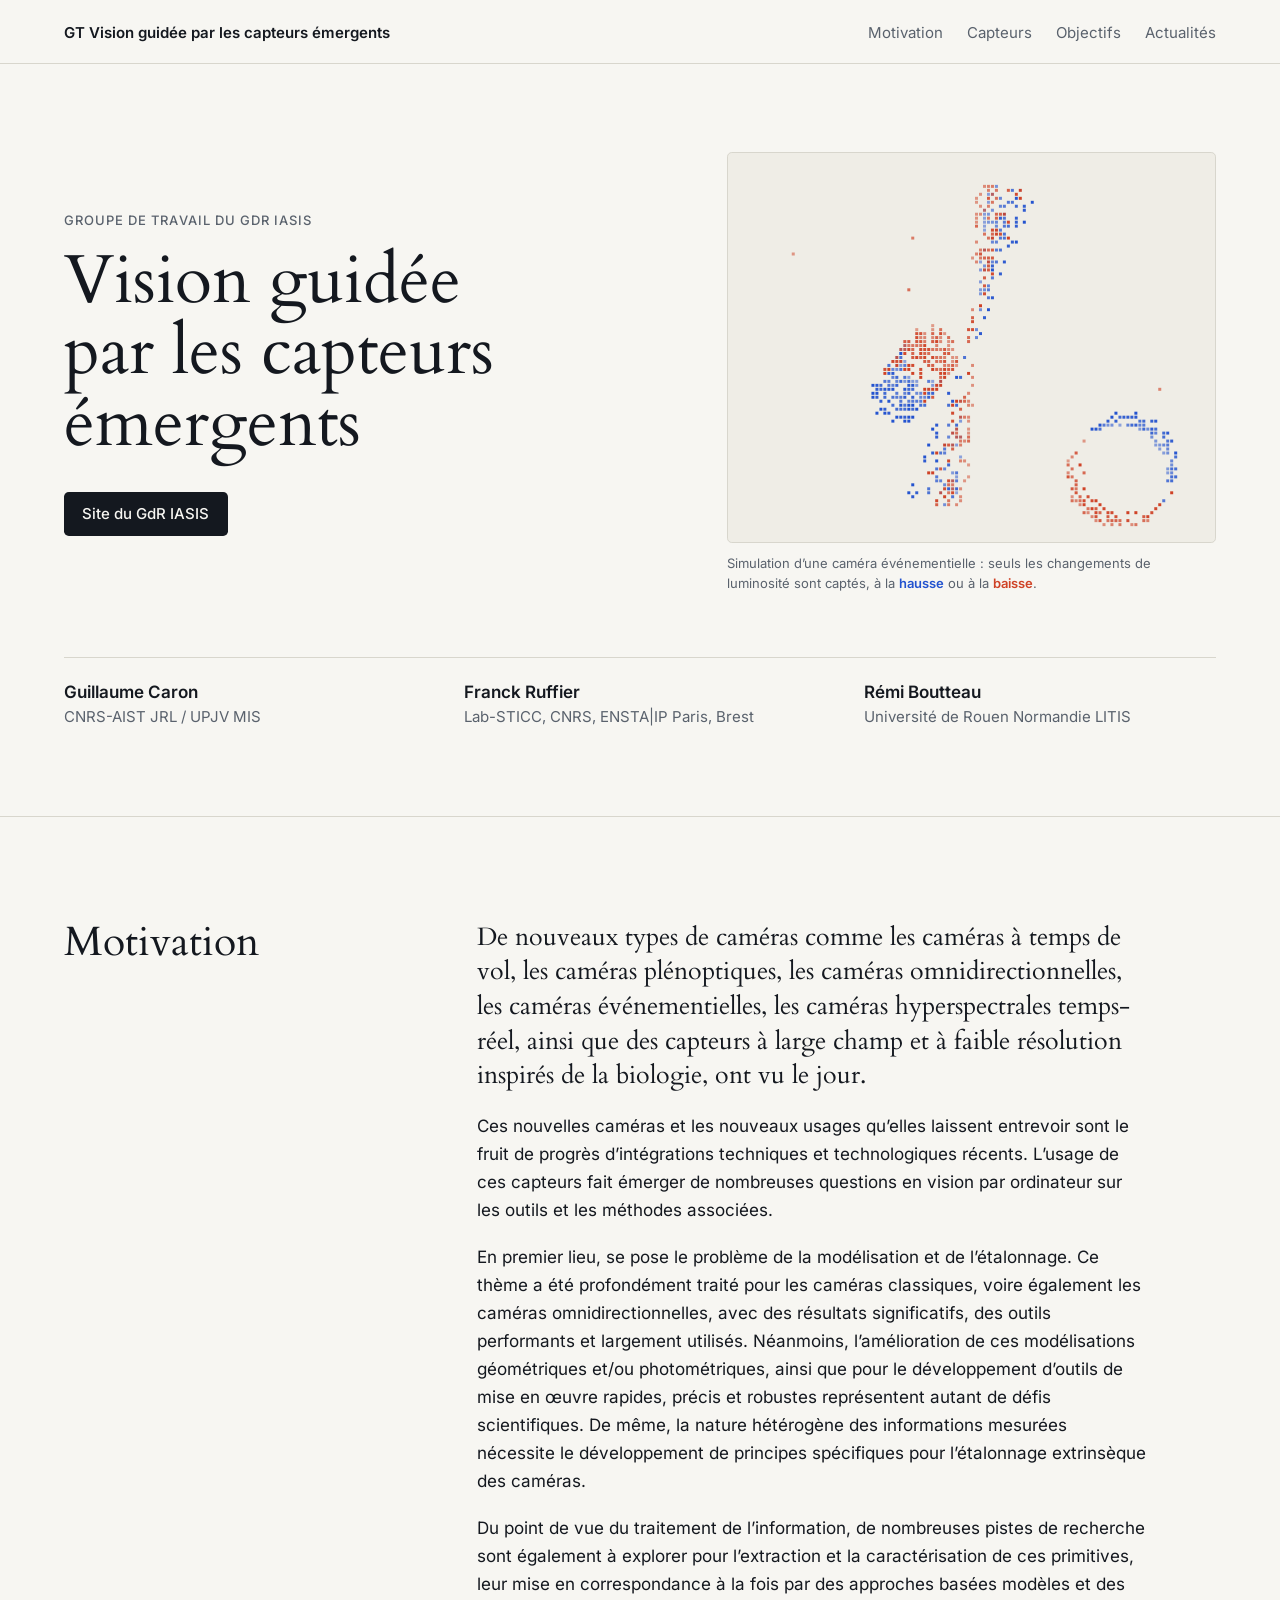
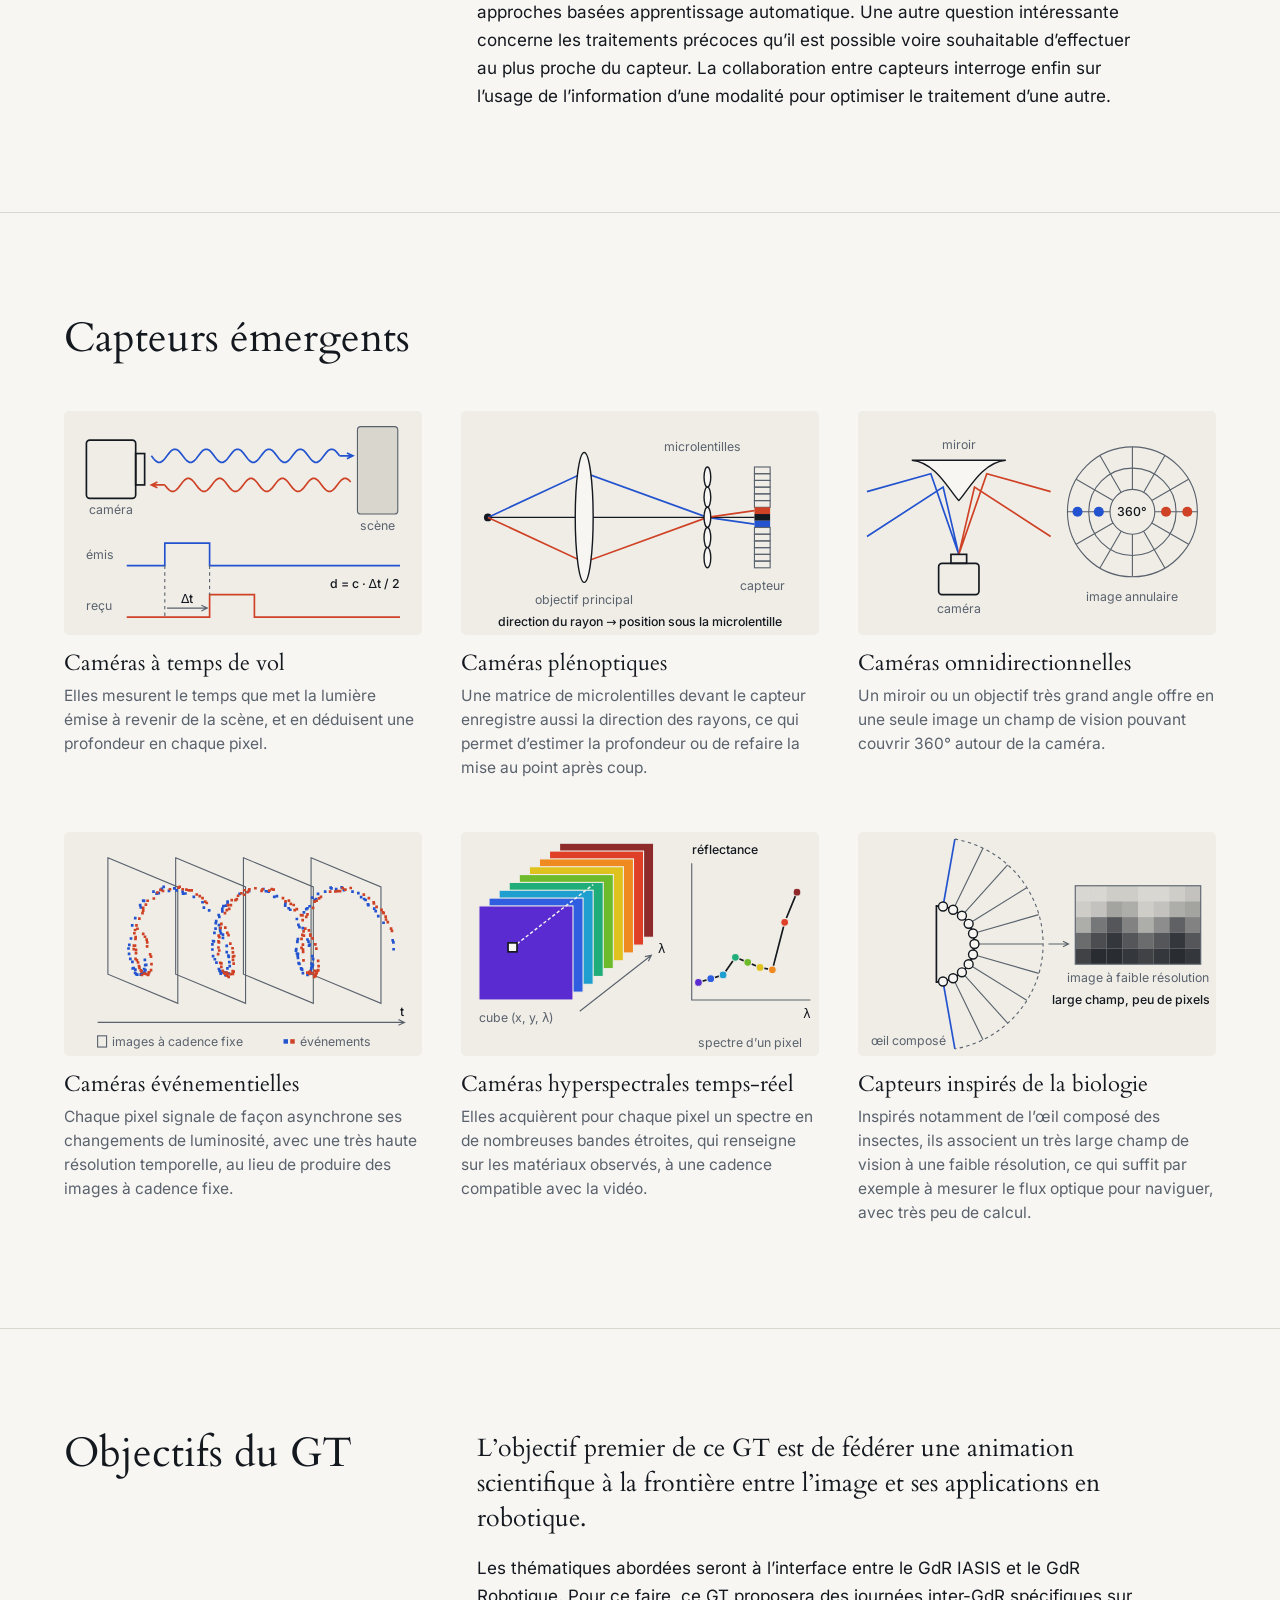
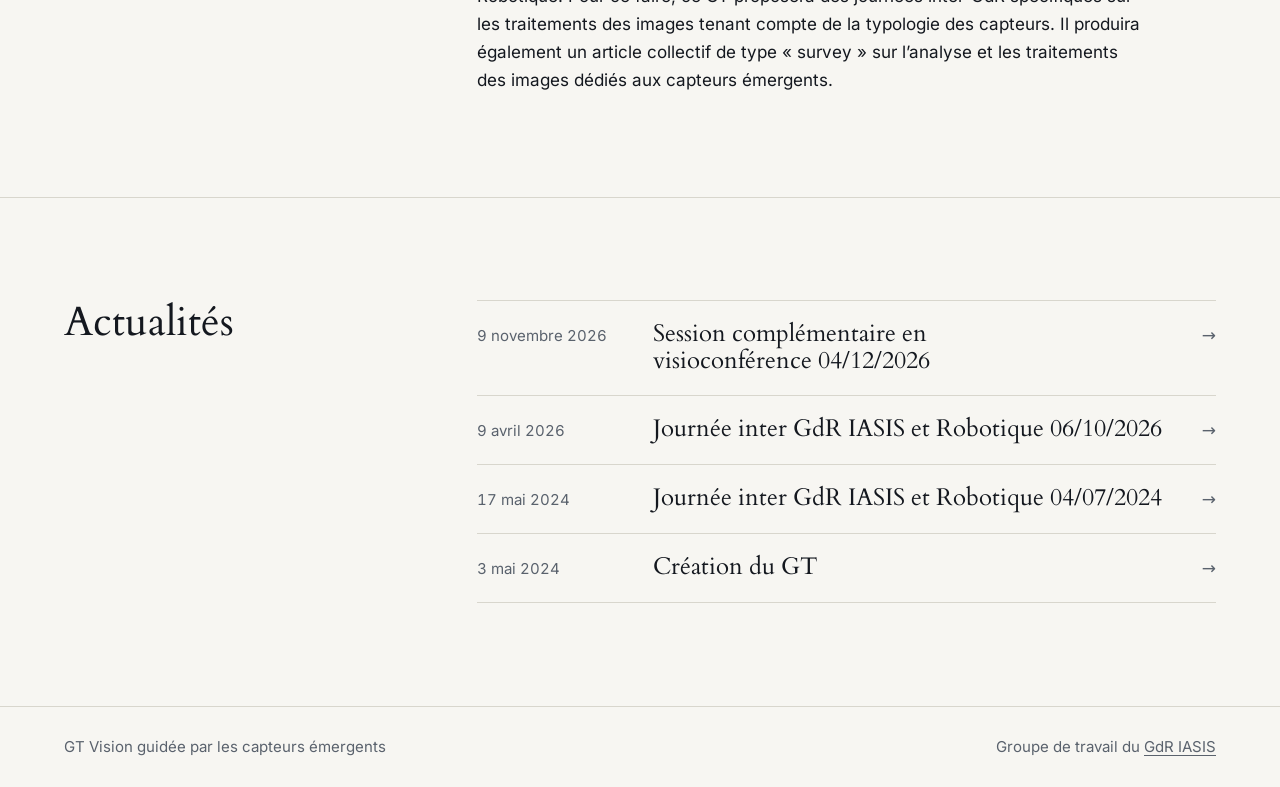
==== commit 95536d62: "chgt affiliation Franck" ====
--- a/index.html
+++ b/index.html
@@ -4,7 +4,7 @@
   <meta charset="utf-8">
   <meta name="viewport" content="width=device-width, initial-scale=1">
   <title>GT Vision guidée par les capteurs émergents – GdR IASIS</title>
-  <meta name="description" content="Groupe de travail du GdR IASIS à la frontière entre l’image et la robotique : caméras événementielles, plénoptiques, omnidirectionnelles, hyperspectrales et à temps de vol.">
+  <meta name="description" content="Groupe de travail du GdR IASIS à la frontière entre l’image et la robotique : caméras événementielles, plénoptiques, omnidirectionnelles, hyperspectrales et à temps de vol, capteurs bio-inspirés à large champ.">
   <meta name="theme-color" content="#f7f6f2" media="(prefers-color-scheme: light)">
   <meta name="theme-color" content="#0f1217" media="(prefers-color-scheme: dark)">
   <link rel="icon" href="assets/favicon.svg" type="image/svg+xml">
@@ -46,7 +46,7 @@
         </div>
         <ul class="people" aria-label="Responsables du groupe de travail">
           <li><strong>Guillaume Caron</strong><span>CNRS-AIST JRL / UPJV MIS</span></li>
-          <li><strong>Franck Ruffier</strong><span>CNRS-AMU ISM</span></li>
+          <li><strong>Franck Ruffier</strong><span>Lab-STICC, CNRS, ENSTA|IP Paris, Brest</span></li>
           <li><strong>Rémi Boutteau</strong><span>Université de Rouen Normandie LITIS</span></li>
         </ul>
       </div>
@@ -56,7 +56,7 @@
       <div class="container section-grid">
         <h2>Motivation</h2>
         <div class="prose">
-          <p class="lead">De nouveaux types de caméras comme les caméras à temps de vol, les caméras plénoptiques, les caméras omnidirectionnelles, les caméras événementielles, les caméras hyperspectrales temps-réel ont vu le jour.</p>
+          <p class="lead">De nouveaux types de caméras comme les caméras à temps de vol, les caméras plénoptiques, les caméras omnidirectionnelles, les caméras événementielles, les caméras hyperspectrales temps-réel, ainsi que des capteurs à large champ et à faible résolution inspirés de la biologie, ont vu le jour.</p>
           <p>Ces nouvelles caméras et les nouveaux usages qu’elles laissent entrevoir sont le fruit de progrès d’intégrations techniques et technologiques récents. L’usage de ces capteurs fait émerger de nombreuses questions en vision par ordinateur sur les outils et les méthodes associées.</p>
           <p>En premier lieu, se pose le problème de la modélisation et de l’étalonnage. Ce thème a été profondément traité pour les caméras classiques, voire également les caméras omnidirectionnelles, avec des résultats significatifs, des outils performants et largement utilisés. Néanmoins, l’amélioration de ces modélisations géométriques et/ou photométriques, ainsi que pour le développement d’outils de mise en œuvre rapides, précis et robustes représentent autant de défis scientifiques. De même, la nature hétérogène des informations mesurées nécessite le développement de principes spécifiques pour l’étalonnage extrinsèque des caméras.</p>
           <p>Du point de vue du traitement de l’information, de nombreuses pistes de recherche sont également à explorer pour l’extraction et la caractérisation de ces primitives, leur mise en correspondance à la fois par des approches basées modèles et des approches basées apprentissage automatique. Une autre question intéressante concerne les traitements précoces qu’il est possible voire souhaitable d’effectuer au plus proche du capteur. La collaboration entre capteurs interroge enfin sur l’usage de l’information d’une modalité pour optimiser le traitement d’une autre.</p>
@@ -163,9 +163,21 @@
             <h3>Caméras hyperspectrales temps-réel</h3>
             <p>Elles acquièrent pour chaque pixel un spectre en de nombreuses bandes étroites, qui renseigne sur les matériaux observés, à une cadence compatible avec la vidéo.</p>
           </li>
-          <li class="sensor-note">
-            <p class="label">Et leur combinaison</p>
-            <p class="lead">La collaboration entre capteurs interroge enfin sur l’usage de l’information d’une modalité pour optimiser le traitement d’une autre.</p>
+          <li class="sensor">
+            <svg class="sensor-diagram" viewBox="0 0 320 200" role="img" aria-label="Schéma : un œil composé dont les facettes, réparties sur un dôme, regardent chacune dans une direction différente et couvrent un très large champ, ce qui donne une image à faible résolution de quelques dizaines de pixels.">
+  <path class="i-on" d="M75.9 66.5L86.5 6.4"/><path class="i-line-thin" d="M84.9 69.4L111.6 14.6"/><path class="i-line-thin" d="M92.8 74.7L133.6 29.4"/><path class="i-line-thin" d="M98.8 82L150.6 49.7"/><path class="i-line-thin" d="M102.7 90.6L161.3 73.8"/><path class="i-line-thin" d="M104 100L165 100"/><path class="i-line-thin" d="M102.7 109.4L161.3 126.2"/><path class="i-line-thin" d="M98.8 118L150.6 150.3"/><path class="i-line-thin" d="M92.8 125.3L133.6 170.6"/><path class="i-line-thin" d="M84.9 130.6L111.6 185.4"/><path class="i-on" d="M75.9 133.5L86.5 193.6"/>
+  <path class="i-guide" d="M86.5 6.4A95 95 0 0 1 86.5 193.6"/>
+  <path class="i-line" d="M70 66A34 34 0 0 1 70 134Z"/>
+  <circle class="i-lens" cx="75.9" cy="66.5" r="4"/><circle class="i-lens" cx="84.9" cy="69.4" r="4"/><circle class="i-lens" cx="92.8" cy="74.7" r="4"/><circle class="i-lens" cx="98.8" cy="82" r="4"/><circle class="i-lens" cx="102.7" cy="90.6" r="4"/><circle class="i-lens" cx="104" cy="100" r="4"/><circle class="i-lens" cx="102.7" cy="109.4" r="4"/><circle class="i-lens" cx="98.8" cy="118" r="4"/><circle class="i-lens" cx="92.8" cy="125.3" r="4"/><circle class="i-lens" cx="84.9" cy="130.6" r="4"/><circle class="i-lens" cx="75.9" cy="133.5" r="4"/>
+  <text x="12" y="190">œil composé</text>
+  <path class="i-thin" d="M170 100L188 100M183 97.5L188 100L183 102.5"/>
+  <rect class="i-fill-ink" x="194" y="48" width="14" height="14" opacity="0.1"/><rect class="i-fill-ink" x="208" y="48" width="14" height="14" opacity="0.1"/><rect class="i-fill-ink" x="222" y="48" width="14" height="14" opacity="0.15"/><rect class="i-fill-ink" x="236" y="48" width="14" height="14" opacity="0.15"/><rect class="i-fill-ink" x="250" y="48" width="14" height="14" opacity="0.1"/><rect class="i-fill-ink" x="264" y="48" width="14" height="14" opacity="0.1"/><rect class="i-fill-ink" x="278" y="48" width="14" height="14" opacity="0.15"/><rect class="i-fill-ink" x="292" y="48" width="14" height="14" opacity="0.2"/><rect class="i-fill-ink" x="194" y="62" width="14" height="14" opacity="0.15"/><rect class="i-fill-ink" x="208" y="62" width="14" height="14" opacity="0.2"/><rect class="i-fill-ink" x="222" y="62" width="14" height="14" opacity="0.35"/><rect class="i-fill-ink" x="236" y="62" width="14" height="14" opacity="0.3"/><rect class="i-fill-ink" x="250" y="62" width="14" height="14" opacity="0.15"/><rect class="i-fill-ink" x="264" y="62" width="14" height="14" opacity="0.2"/><rect class="i-fill-ink" x="278" y="62" width="14" height="14" opacity="0.3"/><rect class="i-fill-ink" x="292" y="62" width="14" height="14" opacity="0.35"/><rect class="i-fill-ink" x="194" y="76" width="14" height="14" opacity="0.3"/><rect class="i-fill-ink" x="208" y="76" width="14" height="14" opacity="0.55"/><rect class="i-fill-ink" x="222" y="76" width="14" height="14" opacity="0.7"/><rect class="i-fill-ink" x="236" y="76" width="14" height="14" opacity="0.5"/><rect class="i-fill-ink" x="250" y="76" width="14" height="14" opacity="0.3"/><rect class="i-fill-ink" x="264" y="76" width="14" height="14" opacity="0.45"/><rect class="i-fill-ink" x="278" y="76" width="14" height="14" opacity="0.65"/><rect class="i-fill-ink" x="292" y="76" width="14" height="14" opacity="0.5"/><rect class="i-fill-ink" x="194" y="90" width="14" height="14" opacity="0.6"/><rect class="i-fill-ink" x="208" y="90" width="14" height="14" opacity="0.75"/><rect class="i-fill-ink" x="222" y="90" width="14" height="14" opacity="0.85"/><rect class="i-fill-ink" x="236" y="90" width="14" height="14" opacity="0.7"/><rect class="i-fill-ink" x="250" y="90" width="14" height="14" opacity="0.6"/><rect class="i-fill-ink" x="264" y="90" width="14" height="14" opacity="0.7"/><rect class="i-fill-ink" x="278" y="90" width="14" height="14" opacity="0.85"/><rect class="i-fill-ink" x="292" y="90" width="14" height="14" opacity="0.7"/><rect class="i-fill-ink" x="194" y="104" width="14" height="14" opacity="0.8"/><rect class="i-fill-ink" x="208" y="104" width="14" height="14" opacity="0.9"/><rect class="i-fill-ink" x="222" y="104" width="14" height="14" opacity="0.9"/><rect class="i-fill-ink" x="236" y="104" width="14" height="14" opacity="0.85"/><rect class="i-fill-ink" x="250" y="104" width="14" height="14" opacity="0.8"/><rect class="i-fill-ink" x="264" y="104" width="14" height="14" opacity="0.85"/><rect class="i-fill-ink" x="278" y="104" width="14" height="14" opacity="0.9"/><rect class="i-fill-ink" x="292" y="104" width="14" height="14" opacity="0.85"/>
+  <rect class="i-line-thin" x="194" y="48" width="112" height="70"/>
+  <text x="250" y="134" text-anchor="middle">image à faible résolution</text>
+  <text x="244" y="154" text-anchor="middle" class="i-strong">large champ, peu de pixels</text>
+            </svg>
+            <h3>Capteurs inspirés de la biologie</h3>
+            <p>Inspirés notamment de l’œil composé des insectes, ils associent un très large champ de vision à une faible résolution, ce qui suffit par exemple à mesurer le flux optique pour naviguer, avec très peu de calcul.</p>
           </li>
         </ul>
       </div>
--- a/assets/css/style.css
+++ b/assets/css/style.css
@@ -349,19 +349,6 @@
   line-height: 1.55;
 }
 
-.sensor-note {
-  display: flex;
-  flex-direction: column;
-  justify-content: center;
-  gap: 0.75rem;
-  padding-block: 1.5rem;
-  border-block: 1px solid var(--rule);
-}
-
-.sensor-note .lead {
-  font-size: 1.3rem;
-}
-
 .sensor-diagram text {
   fill: var(--muted);
   font-family: var(--font-body);
